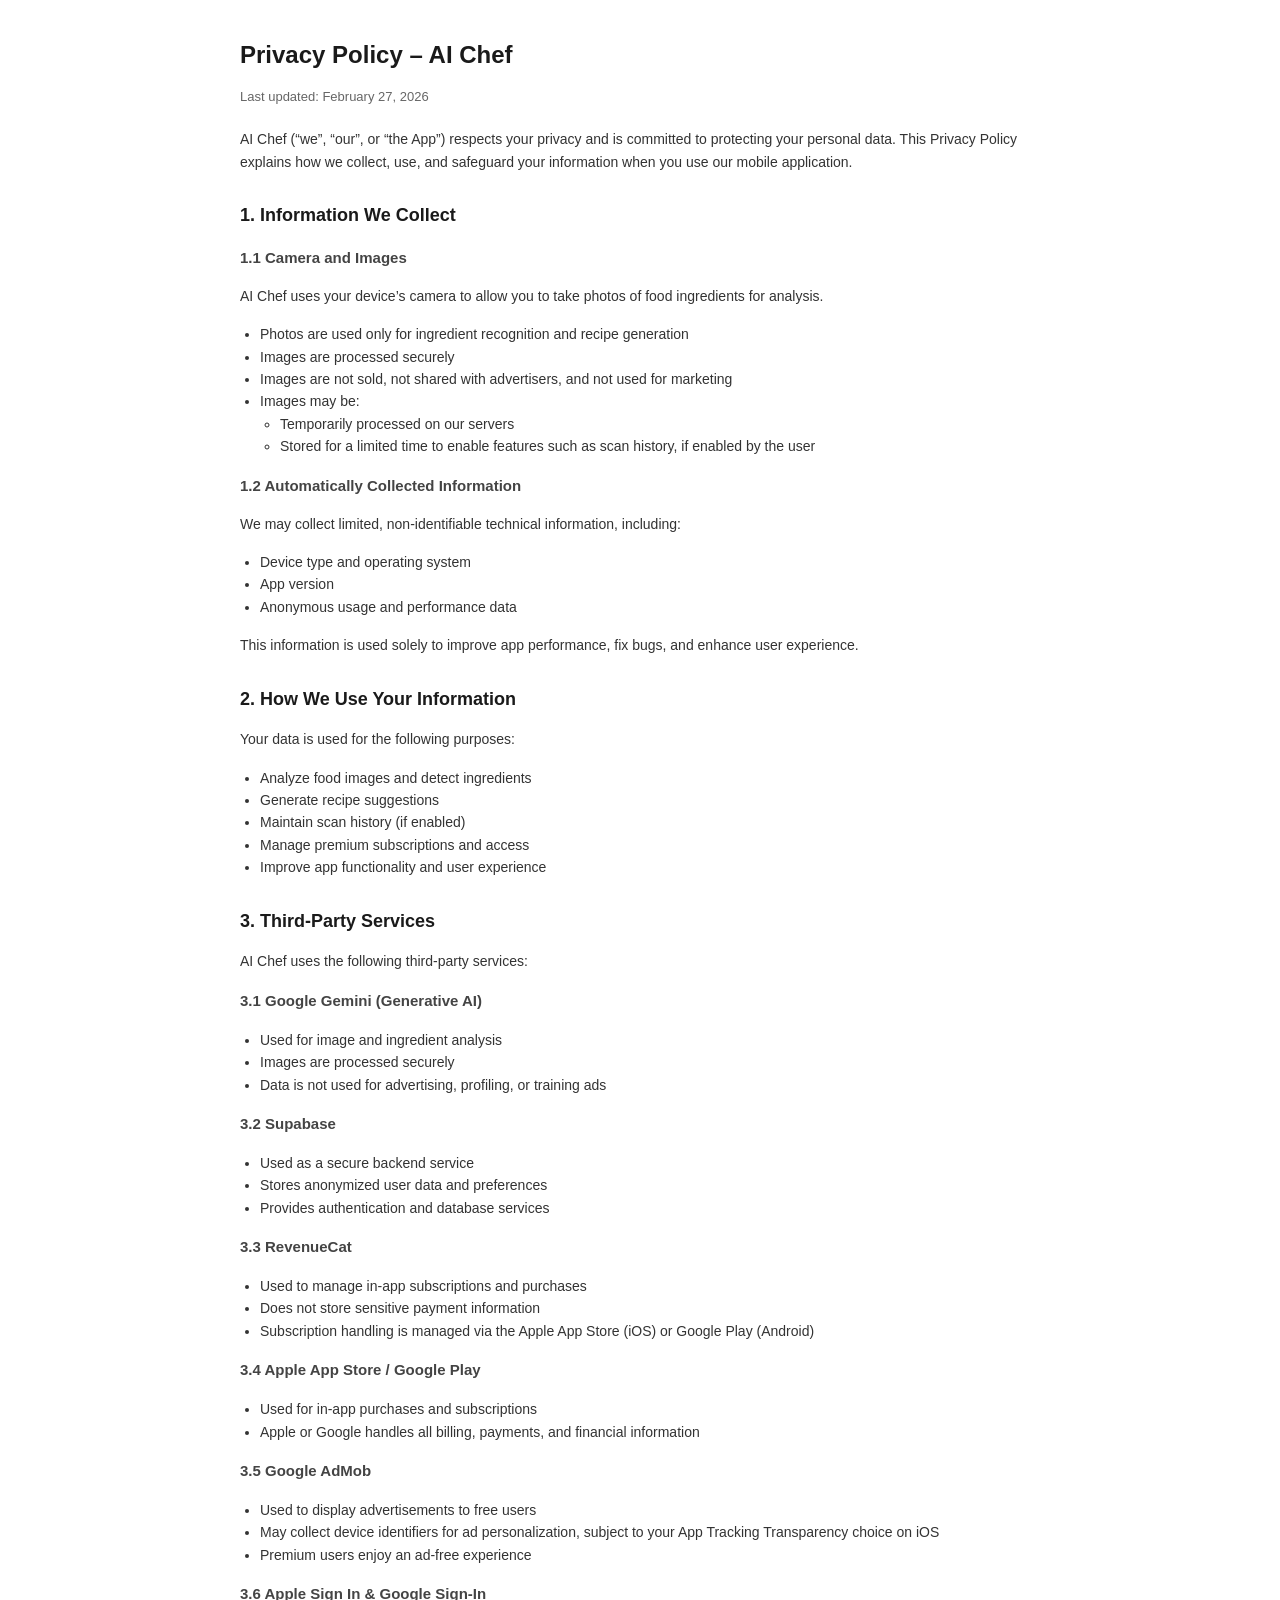
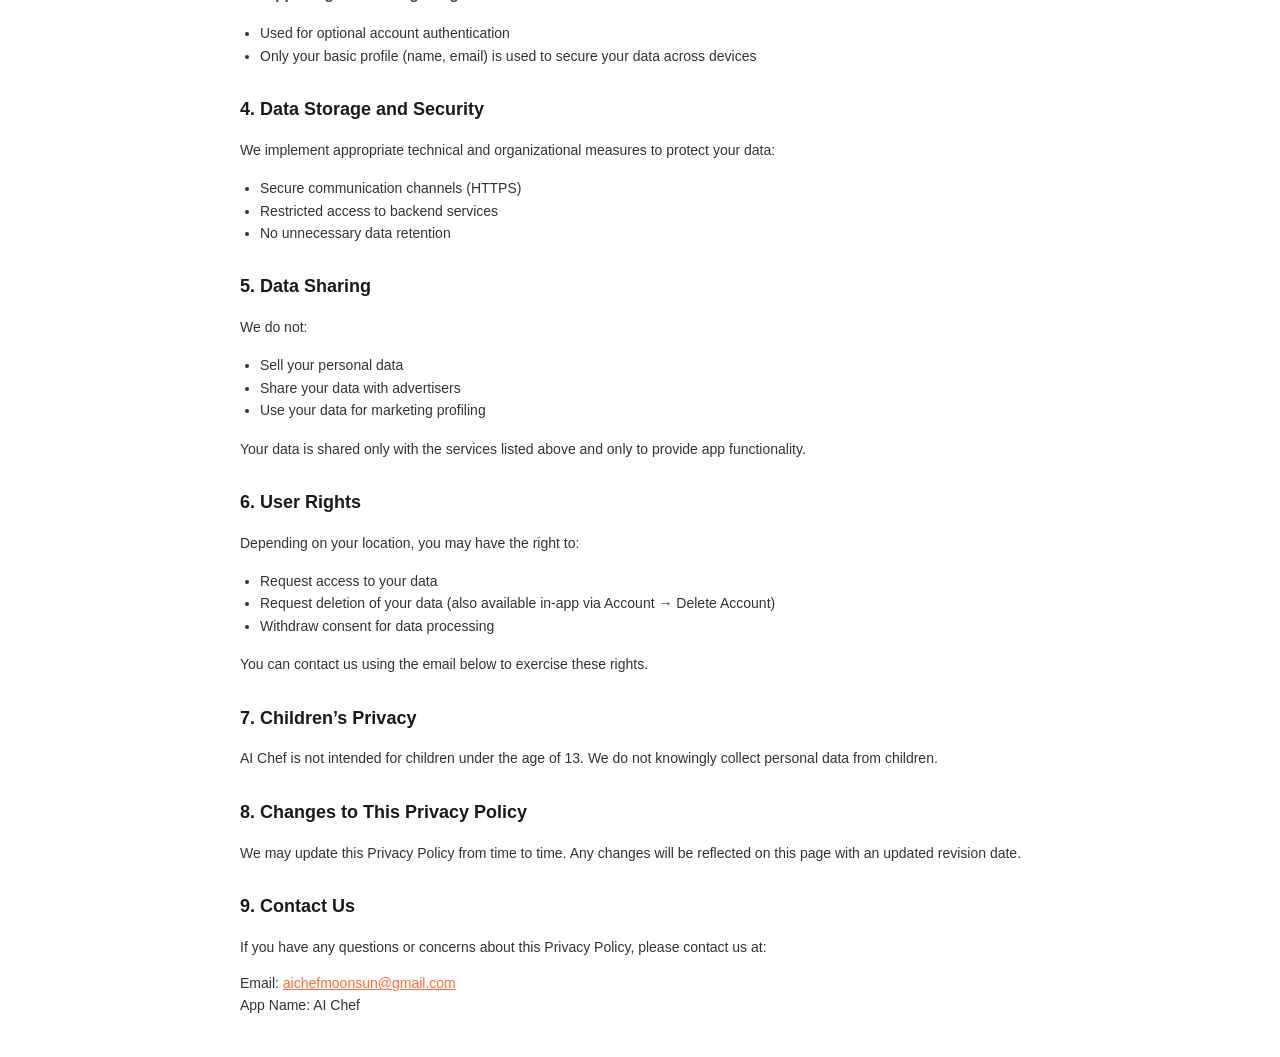
==== aichef-privacy-policy.html @ 98443317 "Add AI Chef privacy policy, terms of service and index page" ====
<!DOCTYPE html>
<html lang="en">
<head>
    <meta charset="UTF-8">
    <meta name="viewport" content="width=device-width, initial-scale=1.0">
    <title>Privacy Policy - AI Chef</title>
    <style>
        body {
            font-family: -apple-system, BlinkMacSystemFont, 'Segoe UI', Roboto, sans-serif;
            line-height: 1.6;
            color: #333;
            max-width: 800px;
            margin: 0 auto;
            padding: 20px;
            background-color: #fff;
        }
        h1 { font-size: 24px; color: #1a1a1a; margin-bottom: 4px; }
        h2 { font-size: 18px; color: #1a1a1a; margin-top: 28px; }
        h3 { font-size: 15px; color: #444; margin-top: 16px; }
        p, li { font-size: 14px; }
        ul { padding-left: 20px; }
        .updated { font-size: 13px; color: #666; margin-bottom: 20px; }
        .section { margin-bottom: 20px; }
        a { color: #FF6B35; }
        @media (prefers-color-scheme: dark) {
            body { color: #e1e1e1; background-color: #121212; }
            h1, h2 { color: #ffffff; }
            h3 { color: #cccccc; }
            .updated { color: #999; }
        }
    </style>
</head>
<body>

<h1>Privacy Policy &ndash; AI Chef</h1>
<p class="updated">Last updated: February 27, 2026</p>

<p>AI Chef (&ldquo;we&rdquo;, &ldquo;our&rdquo;, or &ldquo;the App&rdquo;) respects your privacy and is committed to protecting your personal data. This Privacy Policy explains how we collect, use, and safeguard your information when you use our mobile application.</p>

<div class="section">
<h2>1. Information We Collect</h2>

<h3>1.1 Camera and Images</h3>
<p>AI Chef uses your device&rsquo;s camera to allow you to take photos of food ingredients for analysis.</p>
<ul>
    <li>Photos are used only for ingredient recognition and recipe generation</li>
    <li>Images are processed securely</li>
    <li>Images are not sold, not shared with advertisers, and not used for marketing</li>
    <li>Images may be:
        <ul>
            <li>Temporarily processed on our servers</li>
            <li>Stored for a limited time to enable features such as scan history, if enabled by the user</li>
        </ul>
    </li>
</ul>

<h3>1.2 Automatically Collected Information</h3>
<p>We may collect limited, non-identifiable technical information, including:</p>
<ul>
    <li>Device type and operating system</li>
    <li>App version</li>
    <li>Anonymous usage and performance data</li>
</ul>
<p>This information is used solely to improve app performance, fix bugs, and enhance user experience.</p>
</div>

<div class="section">
<h2>2. How We Use Your Information</h2>
<p>Your data is used for the following purposes:</p>
<ul>
    <li>Analyze food images and detect ingredients</li>
    <li>Generate recipe suggestions</li>
    <li>Maintain scan history (if enabled)</li>
    <li>Manage premium subscriptions and access</li>
    <li>Improve app functionality and user experience</li>
</ul>
</div>

<div class="section">
<h2>3. Third-Party Services</h2>
<p>AI Chef uses the following third-party services:</p>

<h3>3.1 Google Gemini (Generative AI)</h3>
<ul>
    <li>Used for image and ingredient analysis</li>
    <li>Images are processed securely</li>
    <li>Data is not used for advertising, profiling, or training ads</li>
</ul>

<h3>3.2 Supabase</h3>
<ul>
    <li>Used as a secure backend service</li>
    <li>Stores anonymized user data and preferences</li>
    <li>Provides authentication and database services</li>
</ul>

<h3>3.3 RevenueCat</h3>
<ul>
    <li>Used to manage in-app subscriptions and purchases</li>
    <li>Does not store sensitive payment information</li>
    <li>Subscription handling is managed via the Apple App Store (iOS) or Google Play (Android)</li>
</ul>

<h3>3.4 Apple App Store / Google Play</h3>
<ul>
    <li>Used for in-app purchases and subscriptions</li>
    <li>Apple or Google handles all billing, payments, and financial information</li>
</ul>

<h3>3.5 Google AdMob</h3>
<ul>
    <li>Used to display advertisements to free users</li>
    <li>May collect device identifiers for ad personalization, subject to your App Tracking Transparency choice on iOS</li>
    <li>Premium users enjoy an ad-free experience</li>
</ul>

<h3>3.6 Apple Sign In &amp; Google Sign-In</h3>
<ul>
    <li>Used for optional account authentication</li>
    <li>Only your basic profile (name, email) is used to secure your data across devices</li>
</ul>
</div>

<div class="section">
<h2>4. Data Storage and Security</h2>
<p>We implement appropriate technical and organizational measures to protect your data:</p>
<ul>
    <li>Secure communication channels (HTTPS)</li>
    <li>Restricted access to backend services</li>
    <li>No unnecessary data retention</li>
</ul>
</div>

<div class="section">
<h2>5. Data Sharing</h2>
<p>We do not:</p>
<ul>
    <li>Sell your personal data</li>
    <li>Share your data with advertisers</li>
    <li>Use your data for marketing profiling</li>
</ul>
<p>Your data is shared only with the services listed above and only to provide app functionality.</p>
</div>

<div class="section">
<h2>6. User Rights</h2>
<p>Depending on your location, you may have the right to:</p>
<ul>
    <li>Request access to your data</li>
    <li>Request deletion of your data (also available in-app via Account &rarr; Delete Account)</li>
    <li>Withdraw consent for data processing</li>
</ul>
<p>You can contact us using the email below to exercise these rights.</p>
</div>

<div class="section">
<h2>7. Children&rsquo;s Privacy</h2>
<p>AI Chef is not intended for children under the age of 13. We do not knowingly collect personal data from children.</p>
</div>

<div class="section">
<h2>8. Changes to This Privacy Policy</h2>
<p>We may update this Privacy Policy from time to time. Any changes will be reflected on this page with an updated revision date.</p>
</div>

<div class="section">
<h2>9. Contact Us</h2>
<p>If you have any questions or concerns about this Privacy Policy, please contact us at:</p>
<p>Email: <a href="mailto:aichefmoonsun@gmail.com">aichefmoonsun@gmail.com</a><br>
App Name: AI Chef</p>
</div>

</body>
</html>
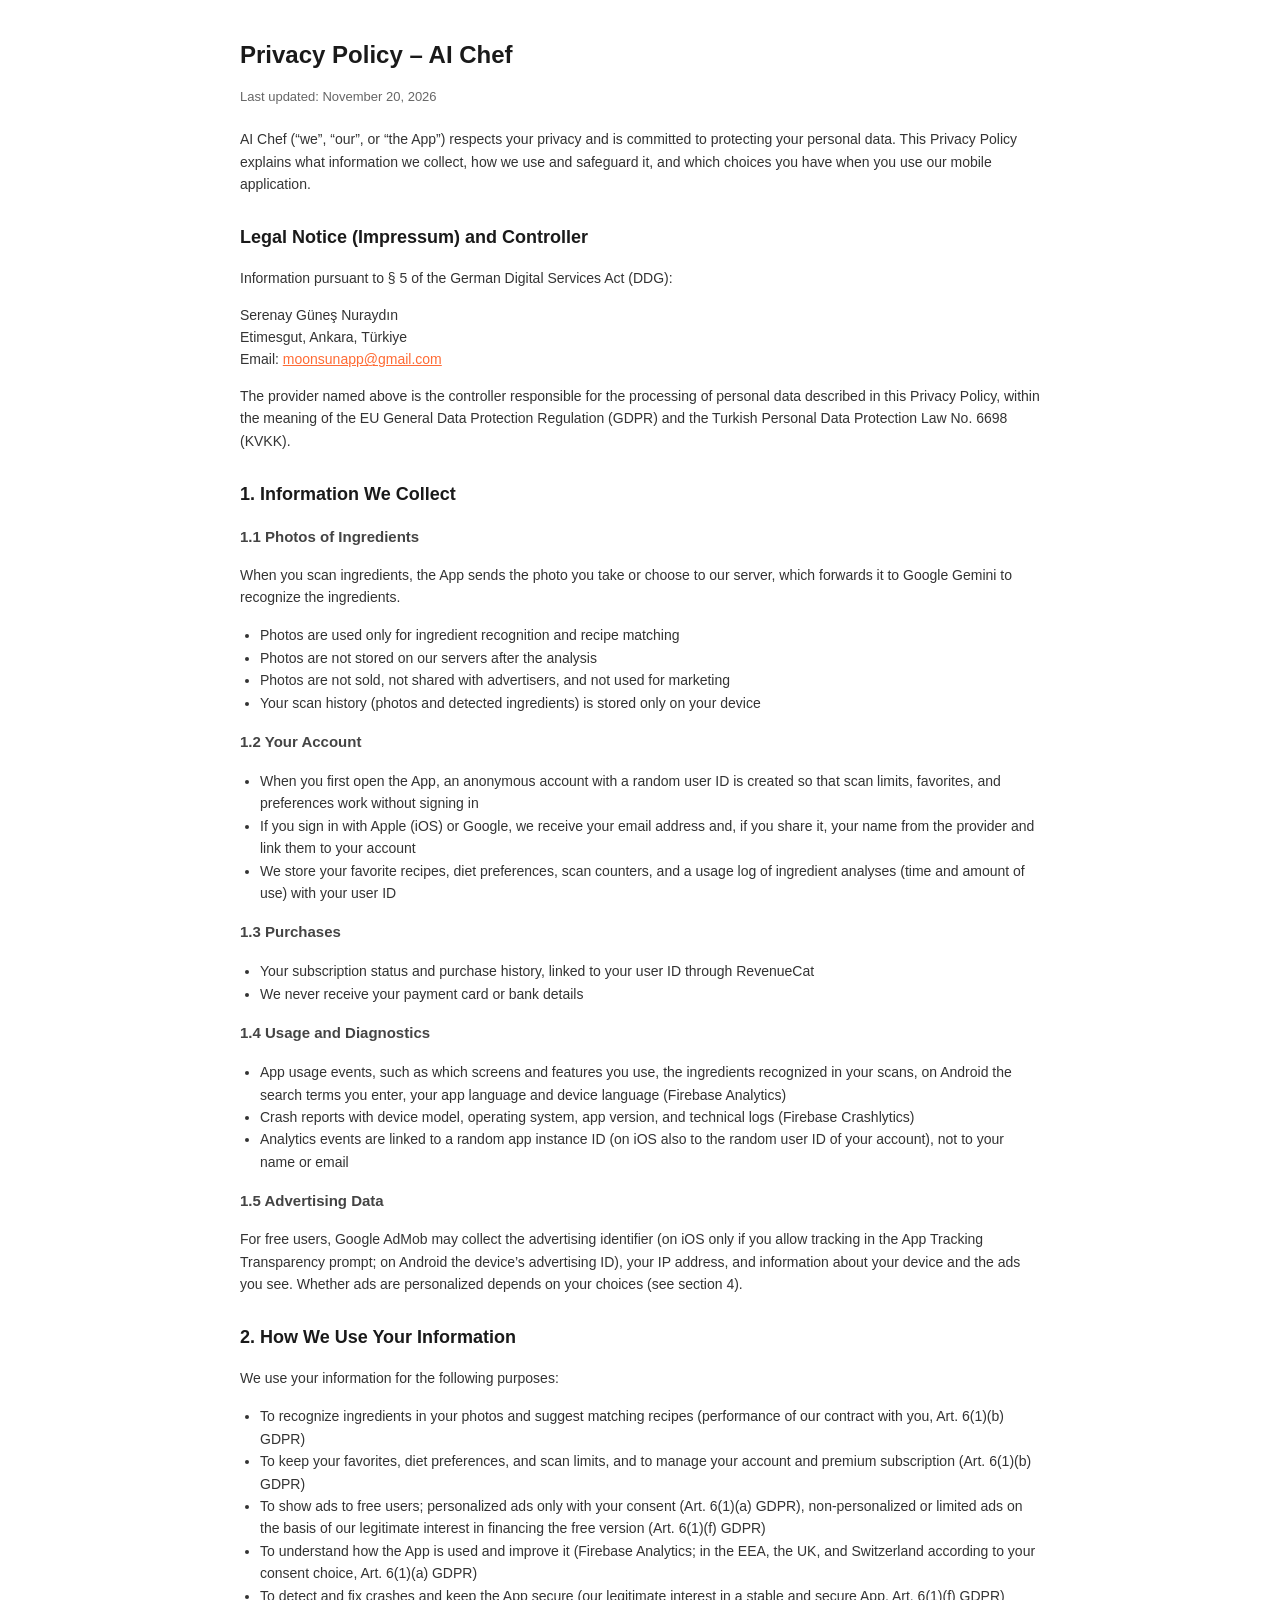
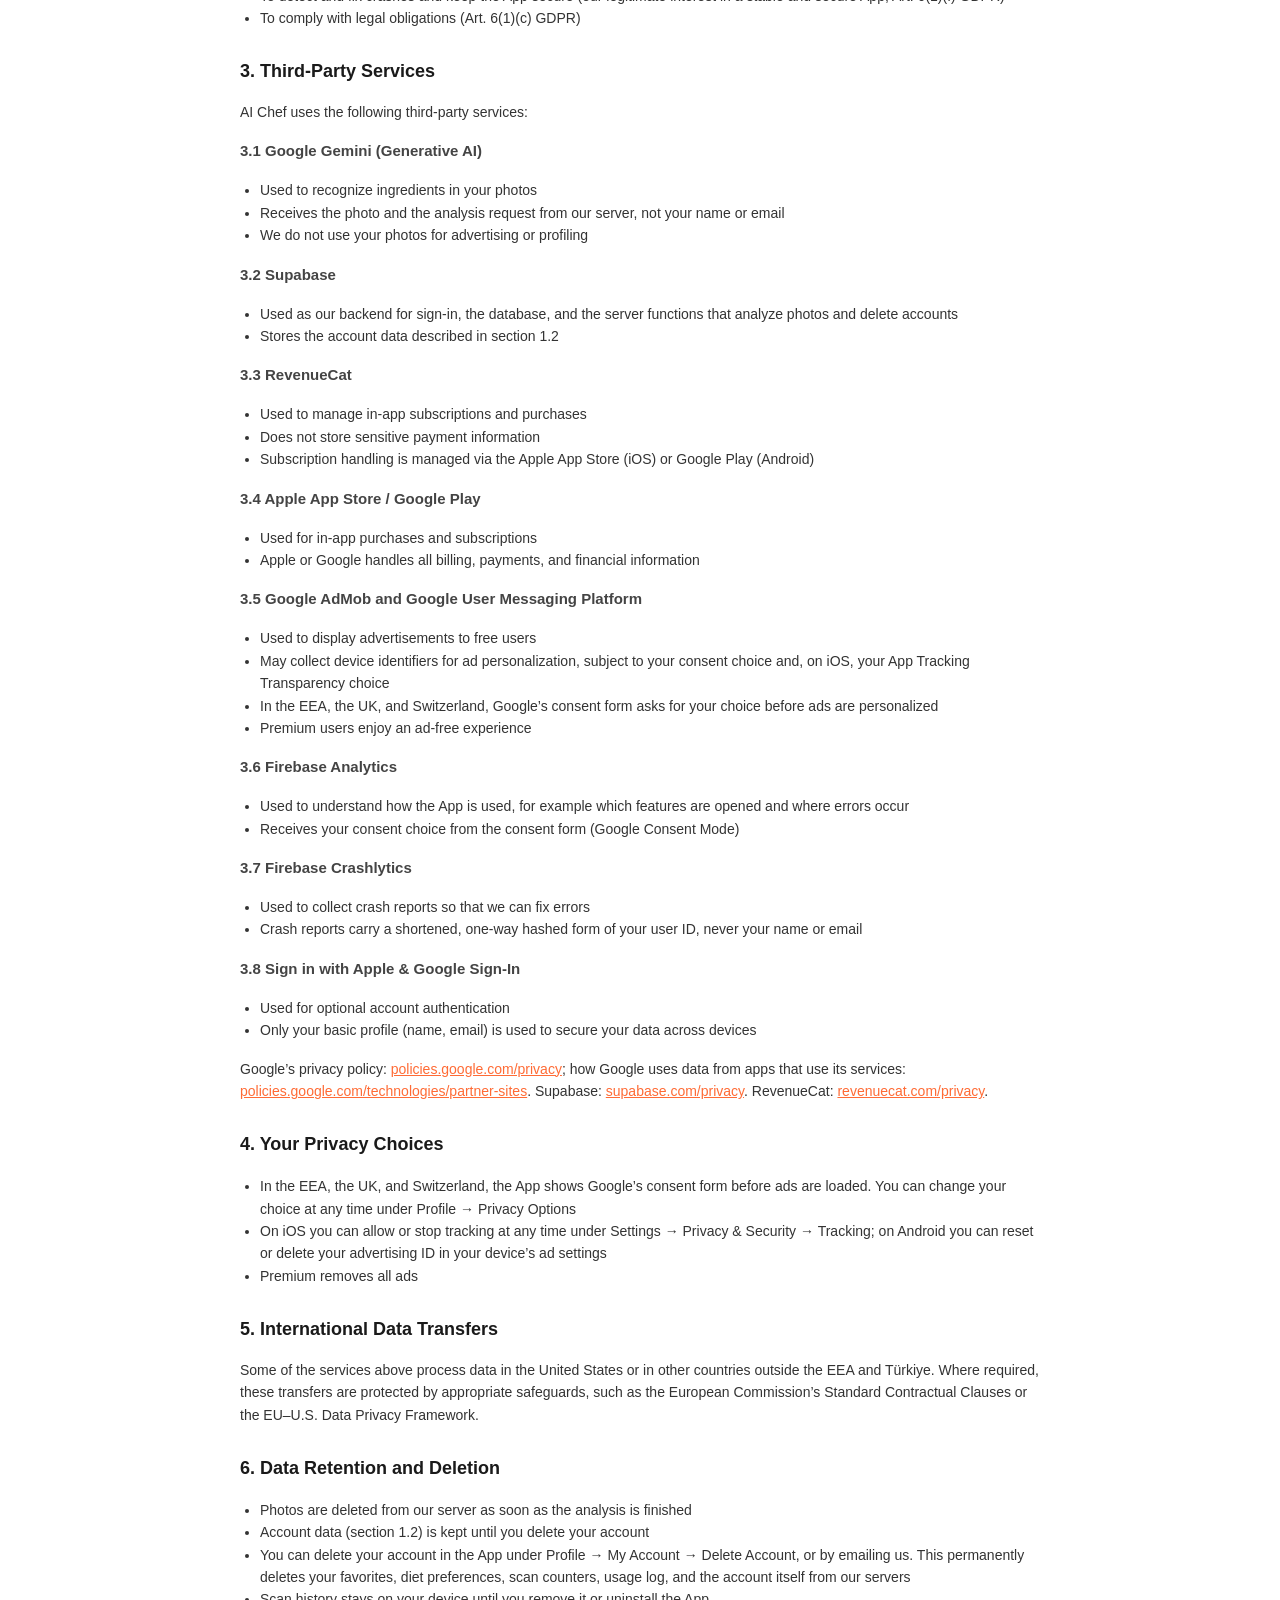
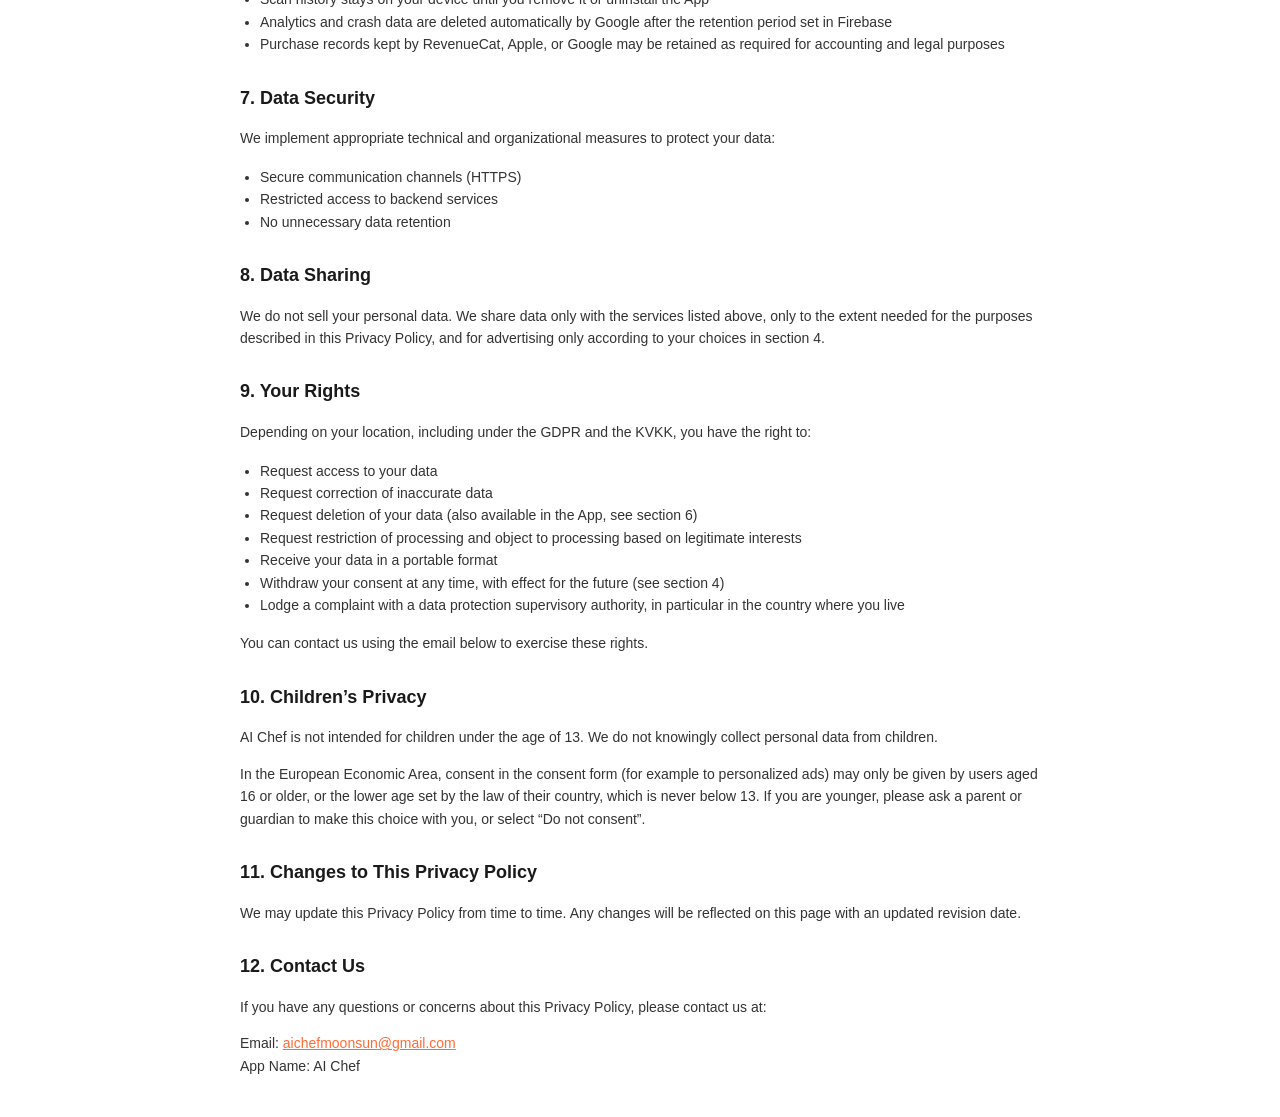
==== commit be091b71: "Update the AI Chef privacy policy (Impressum, Firebase, consent)" ====
--- a/aichef-privacy-policy.html
+++ b/aichef-privacy-policy.html
@@ -33,46 +33,65 @@
 <body>
 
 <h1>Privacy Policy &ndash; AI Chef</h1>
-<p class="updated">Last updated: February 27, 2026</p>
-
-<p>AI Chef (&ldquo;we&rdquo;, &ldquo;our&rdquo;, or &ldquo;the App&rdquo;) respects your privacy and is committed to protecting your personal data. This Privacy Policy explains how we collect, use, and safeguard your information when you use our mobile application.</p>
+<p class="updated">Last updated: November 20, 2026</p>
+
+<p>AI Chef (&ldquo;we&rdquo;, &ldquo;our&rdquo;, or &ldquo;the App&rdquo;) respects your privacy and is committed to protecting your personal data. This Privacy Policy explains what information we collect, how we use and safeguard it, and which choices you have when you use our mobile application.</p>
+
+<div class="section" id="impressum">
+<h2>Legal Notice (Impressum) and Controller</h2>
+<p>Information pursuant to &sect; 5 of the German Digital Services Act (DDG):</p>
+<p>Serenay Güneş Nuraydın<br>
+Etimesgut, Ankara, Türkiye<br>
+Email: <a href="mailto:moonsunapp@gmail.com">moonsunapp@gmail.com</a></p>
+<p>The provider named above is the controller responsible for the processing of personal data described in this Privacy Policy, within the meaning of the EU General Data Protection Regulation (GDPR) and the Turkish Personal Data Protection Law No. 6698 (KVKK).</p>
+</div>
 
 <div class="section">
 <h2>1. Information We Collect</h2>
 
-<h3>1.1 Camera and Images</h3>
-<p>AI Chef uses your device&rsquo;s camera to allow you to take photos of food ingredients for analysis.</p>
-<ul>
-    <li>Photos are used only for ingredient recognition and recipe generation</li>
-    <li>Images are processed securely</li>
-    <li>Images are not sold, not shared with advertisers, and not used for marketing</li>
-    <li>Images may be:
-        <ul>
-            <li>Temporarily processed on our servers</li>
-            <li>Stored for a limited time to enable features such as scan history, if enabled by the user</li>
-        </ul>
-    </li>
-</ul>
-
-<h3>1.2 Automatically Collected Information</h3>
-<p>We may collect limited, non-identifiable technical information, including:</p>
-<ul>
-    <li>Device type and operating system</li>
-    <li>App version</li>
-    <li>Anonymous usage and performance data</li>
-</ul>
-<p>This information is used solely to improve app performance, fix bugs, and enhance user experience.</p>
+<h3>1.1 Photos of Ingredients</h3>
+<p>When you scan ingredients, the App sends the photo you take or choose to our server, which forwards it to Google Gemini to recognize the ingredients.</p>
+<ul>
+    <li>Photos are used only for ingredient recognition and recipe matching</li>
+    <li>Photos are not stored on our servers after the analysis</li>
+    <li>Photos are not sold, not shared with advertisers, and not used for marketing</li>
+    <li>Your scan history (photos and detected ingredients) is stored only on your device</li>
+</ul>
+
+<h3>1.2 Your Account</h3>
+<ul>
+    <li>When you first open the App, an anonymous account with a random user ID is created so that scan limits, favorites, and preferences work without signing in</li>
+    <li>If you sign in with Apple (iOS) or Google, we receive your email address and, if you share it, your name from the provider and link them to your account</li>
+    <li>We store your favorite recipes, diet preferences, scan counters, and a usage log of ingredient analyses (time and amount of use) with your user ID</li>
+</ul>
+
+<h3>1.3 Purchases</h3>
+<ul>
+    <li>Your subscription status and purchase history, linked to your user ID through RevenueCat</li>
+    <li>We never receive your payment card or bank details</li>
+</ul>
+
+<h3>1.4 Usage and Diagnostics</h3>
+<ul>
+    <li>App usage events, such as which screens and features you use, the ingredients recognized in your scans, on Android the search terms you enter, your app language and device language (Firebase Analytics)</li>
+    <li>Crash reports with device model, operating system, app version, and technical logs (Firebase Crashlytics)</li>
+    <li>Analytics events are linked to a random app instance ID (on iOS also to the random user ID of your account), not to your name or email</li>
+</ul>
+
+<h3>1.5 Advertising Data</h3>
+<p>For free users, Google AdMob may collect the advertising identifier (on iOS only if you allow tracking in the App Tracking Transparency prompt; on Android the device&rsquo;s advertising ID), your IP address, and information about your device and the ads you see. Whether ads are personalized depends on your choices (see section 4).</p>
 </div>
 
 <div class="section">
 <h2>2. How We Use Your Information</h2>
-<p>Your data is used for the following purposes:</p>
-<ul>
-    <li>Analyze food images and detect ingredients</li>
-    <li>Generate recipe suggestions</li>
-    <li>Maintain scan history (if enabled)</li>
-    <li>Manage premium subscriptions and access</li>
-    <li>Improve app functionality and user experience</li>
+<p>We use your information for the following purposes:</p>
+<ul>
+    <li>To recognize ingredients in your photos and suggest matching recipes (performance of our contract with you, Art. 6(1)(b) GDPR)</li>
+    <li>To keep your favorites, diet preferences, and scan limits, and to manage your account and premium subscription (Art. 6(1)(b) GDPR)</li>
+    <li>To show ads to free users; personalized ads only with your consent (Art. 6(1)(a) GDPR), non-personalized or limited ads on the basis of our legitimate interest in financing the free version (Art. 6(1)(f) GDPR)</li>
+    <li>To understand how the App is used and improve it (Firebase Analytics; in the EEA, the UK, and Switzerland according to your consent choice, Art. 6(1)(a) GDPR)</li>
+    <li>To detect and fix crashes and keep the App secure (our legitimate interest in a stable and secure App, Art. 6(1)(f) GDPR)</li>
+    <li>To comply with legal obligations (Art. 6(1)(c) GDPR)</li>
 </ul>
 </div>
 
@@ -82,16 +101,15 @@
 
 <h3>3.1 Google Gemini (Generative AI)</h3>
 <ul>
-    <li>Used for image and ingredient analysis</li>
-    <li>Images are processed securely</li>
-    <li>Data is not used for advertising, profiling, or training ads</li>
+    <li>Used to recognize ingredients in your photos</li>
+    <li>Receives the photo and the analysis request from our server, not your name or email</li>
+    <li>We do not use your photos for advertising or profiling</li>
 </ul>
 
 <h3>3.2 Supabase</h3>
 <ul>
-    <li>Used as a secure backend service</li>
-    <li>Stores anonymized user data and preferences</li>
-    <li>Provides authentication and database services</li>
+    <li>Used as our backend for sign-in, the database, and the server functions that analyze photos and delete accounts</li>
+    <li>Stores the account data described in section 1.2</li>
 </ul>
 
 <h3>3.3 RevenueCat</h3>
@@ -107,22 +125,63 @@
     <li>Apple or Google handles all billing, payments, and financial information</li>
 </ul>
 
-<h3>3.5 Google AdMob</h3>
+<h3>3.5 Google AdMob and Google User Messaging Platform</h3>
 <ul>
     <li>Used to display advertisements to free users</li>
-    <li>May collect device identifiers for ad personalization, subject to your App Tracking Transparency choice on iOS</li>
+    <li>May collect device identifiers for ad personalization, subject to your consent choice and, on iOS, your App Tracking Transparency choice</li>
+    <li>In the EEA, the UK, and Switzerland, Google&rsquo;s consent form asks for your choice before ads are personalized</li>
     <li>Premium users enjoy an ad-free experience</li>
 </ul>
 
-<h3>3.6 Apple Sign In &amp; Google Sign-In</h3>
+<h3>3.6 Firebase Analytics</h3>
+<ul>
+    <li>Used to understand how the App is used, for example which features are opened and where errors occur</li>
+    <li>Receives your consent choice from the consent form (Google Consent Mode)</li>
+</ul>
+
+<h3>3.7 Firebase Crashlytics</h3>
+<ul>
+    <li>Used to collect crash reports so that we can fix errors</li>
+    <li>Crash reports carry a shortened, one-way hashed form of your user ID, never your name or email</li>
+</ul>
+
+<h3>3.8 Sign in with Apple &amp; Google Sign-In</h3>
 <ul>
     <li>Used for optional account authentication</li>
     <li>Only your basic profile (name, email) is used to secure your data across devices</li>
 </ul>
-</div>
-
-<div class="section">
-<h2>4. Data Storage and Security</h2>
+
+<p>Google&rsquo;s privacy policy: <a href="https://policies.google.com/privacy">policies.google.com/privacy</a>; how Google uses data from apps that use its services: <a href="https://policies.google.com/technologies/partner-sites">policies.google.com/technologies/partner-sites</a>. Supabase: <a href="https://supabase.com/privacy">supabase.com/privacy</a>. RevenueCat: <a href="https://www.revenuecat.com/privacy">revenuecat.com/privacy</a>.</p>
+</div>
+
+<div class="section">
+<h2>4. Your Privacy Choices</h2>
+<ul>
+    <li>In the EEA, the UK, and Switzerland, the App shows Google&rsquo;s consent form before ads are loaded. You can change your choice at any time under Profile &rarr; Privacy Options</li>
+    <li>On iOS you can allow or stop tracking at any time under Settings &rarr; Privacy &amp; Security &rarr; Tracking; on Android you can reset or delete your advertising ID in your device&rsquo;s ad settings</li>
+    <li>Premium removes all ads</li>
+</ul>
+</div>
+
+<div class="section">
+<h2>5. International Data Transfers</h2>
+<p>Some of the services above process data in the United States or in other countries outside the EEA and Türkiye. Where required, these transfers are protected by appropriate safeguards, such as the European Commission&rsquo;s Standard Contractual Clauses or the EU&ndash;U.S. Data Privacy Framework.</p>
+</div>
+
+<div class="section">
+<h2>6. Data Retention and Deletion</h2>
+<ul>
+    <li>Photos are deleted from our server as soon as the analysis is finished</li>
+    <li>Account data (section 1.2) is kept until you delete your account</li>
+    <li>You can delete your account in the App under Profile &rarr; My Account &rarr; Delete Account, or by emailing us. This permanently deletes your favorites, diet preferences, scan counters, usage log, and the account itself from our servers</li>
+    <li>Scan history stays on your device until you remove it or uninstall the App</li>
+    <li>Analytics and crash data are deleted automatically by Google after the retention period set in Firebase</li>
+    <li>Purchase records kept by RevenueCat, Apple, or Google may be retained as required for accounting and legal purposes</li>
+</ul>
+</div>
+
+<div class="section">
+<h2>7. Data Security</h2>
 <p>We implement appropriate technical and organizational measures to protect your data:</p>
 <ul>
     <li>Secure communication channels (HTTPS)</li>
@@ -132,39 +191,38 @@
 </div>
 
 <div class="section">
-<h2>5. Data Sharing</h2>
-<p>We do not:</p>
-<ul>
-    <li>Sell your personal data</li>
-    <li>Share your data with advertisers</li>
-    <li>Use your data for marketing profiling</li>
-</ul>
-<p>Your data is shared only with the services listed above and only to provide app functionality.</p>
-</div>
-
-<div class="section">
-<h2>6. User Rights</h2>
-<p>Depending on your location, you may have the right to:</p>
+<h2>8. Data Sharing</h2>
+<p>We do not sell your personal data. We share data only with the services listed above, only to the extent needed for the purposes described in this Privacy Policy, and for advertising only according to your choices in section 4.</p>
+</div>
+
+<div class="section">
+<h2>9. Your Rights</h2>
+<p>Depending on your location, including under the GDPR and the KVKK, you have the right to:</p>
 <ul>
     <li>Request access to your data</li>
-    <li>Request deletion of your data (also available in-app via Account &rarr; Delete Account)</li>
-    <li>Withdraw consent for data processing</li>
+    <li>Request correction of inaccurate data</li>
+    <li>Request deletion of your data (also available in the App, see section 6)</li>
+    <li>Request restriction of processing and object to processing based on legitimate interests</li>
+    <li>Receive your data in a portable format</li>
+    <li>Withdraw your consent at any time, with effect for the future (see section 4)</li>
+    <li>Lodge a complaint with a data protection supervisory authority, in particular in the country where you live</li>
 </ul>
 <p>You can contact us using the email below to exercise these rights.</p>
 </div>
 
 <div class="section">
-<h2>7. Children&rsquo;s Privacy</h2>
+<h2>10. Children&rsquo;s Privacy</h2>
 <p>AI Chef is not intended for children under the age of 13. We do not knowingly collect personal data from children.</p>
-</div>
-
-<div class="section">
-<h2>8. Changes to This Privacy Policy</h2>
+<p>In the European Economic Area, consent in the consent form (for example to personalized ads) may only be given by users aged 16 or older, or the lower age set by the law of their country, which is never below 13. If you are younger, please ask a parent or guardian to make this choice with you, or select &ldquo;Do not consent&rdquo;.</p>
+</div>
+
+<div class="section">
+<h2>11. Changes to This Privacy Policy</h2>
 <p>We may update this Privacy Policy from time to time. Any changes will be reflected on this page with an updated revision date.</p>
 </div>
 
 <div class="section">
-<h2>9. Contact Us</h2>
+<h2>12. Contact Us</h2>
 <p>If you have any questions or concerns about this Privacy Policy, please contact us at:</p>
 <p>Email: <a href="mailto:aichefmoonsun@gmail.com">aichefmoonsun@gmail.com</a><br>
 App Name: AI Chef</p>
